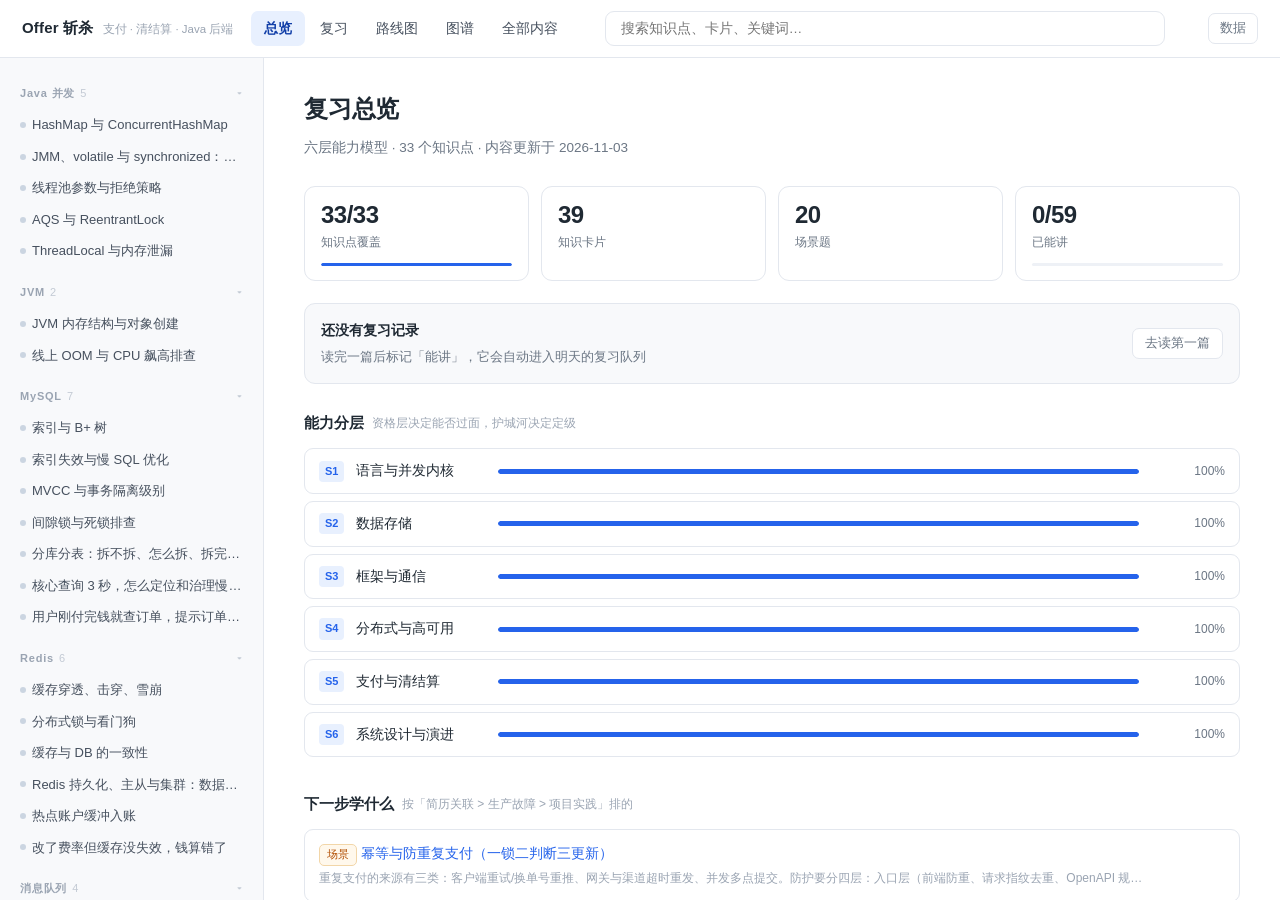
==== index.html @ 56f88c94 "脱敏并更名 Offer 斩杀、首页搜索框加大居中 - 全站去除真实公司/项目/人名：统一为某银行、某支付公司、某跨境电商、某分润平台（186 处），清理替换后多余空格 88 处 - 站点更名：复习站 " ====
<!DOCTYPE html>
<html lang="zh-CN">
<head>
<meta charset="utf-8"/>
<meta name="viewport" content="width=device-width,initial-scale=1"/>
<title>Offer 斩杀 · 支付 / 清结算 / Java</title>
<link rel="stylesheet" href="assets/style.css"/>
</head>
<body>
<header>
  <div class="brand"><b>Offer 斩杀</b><span>支付 · 清结算 · Java 后端</span></div>
  <nav class="tabs">
    <a class="tab" href="#/">总览</a>
    <a class="tab" href="#/review">复习</a>
    <a class="tab" href="#/roadmap">路线图</a>
    <a class="tab" href="#/graph">图谱</a>
    <a class="tab" href="#/cards">全部内容</a>
  </nav>
  <div class="searchbox">
    <input id="q" placeholder="搜索知识点、卡片、关键词…" autocomplete="off"/>
    <div id="qres" class="qres"></div>
  </div>
  <button id="dataBtn" class="databtn" title="导出 / 导入学习进度">数据</button>
</header>
<div class="layout">
  <aside id="side"></aside>
  <main id="view"></main>
</div>

<div id="modal" class="modal-mask">
  <div class="modal">
    <div class="modal-hd">
      <h3>学习数据</h3>
      <button id="modalClose" class="x" aria-label="关闭">×</button>
    </div>
    <div class="modal-bd">
      <p class="hint">进度只存在这台设备的浏览器里。换机器、清缓存、换浏览器前导出一次。</p>
      <div id="dataStat" class="mstat"></div>

      <div class="mlabel">导出</div>
      <textarea id="exportTa" readonly spellcheck="false"></textarea>
      <div class="btnrow">
        <button id="copyBtn" class="btn">复制到剪贴板</button>
        <button id="dlBtn" class="btn">下载 .json</button>
      </div>

      <div class="mlabel">导入（合并，保留进度更靠前的那条）</div>
      <textarea id="importTa" spellcheck="false" placeholder="粘贴上面格式的 JSON，或从文件选择"></textarea>
      <div class="btnrow">
        <input type="file" id="importFile" accept=".json,application/json" hidden/>
        <button id="pickBtn" class="btn">选择文件</button>
        <button id="mergeBtn" class="btn primary">合并导入</button>
        <button id="clearBtn" class="btn danger">清空进度</button>
      </div>
      <div id="dataMsg" class="msg"></div>
    </div>
  </div>
</div>
<script src="assets/data.js"></script>
<script src="assets/app.js"></script>
</body>
</html>
---- assets/style.css ----
:root{
  --bg:#ffffff; --panel:#f8f9fb; --panel2:#eef1f6; --line:#e3e7ee;
  --fg:#1f2933; --dim:#6b7684; --faint:#9aa4b2;
  --acc:#2563eb; --acc-bg:#e8f0fe; --acc-line:#c3d7fb;
  --sc:#b45309; --sc-bg:#fff8ec; --sc-line:#f2d6a8;
  --ok:#0f766e; --ok-bg:#eefaf6; --ok-line:#bfe3dc;
  --warn:#a16207;
}
*{box-sizing:border-box}
html,body{margin:0;height:100%}
body{
  background:var(--bg);color:var(--fg);overflow:hidden;display:flex;flex-direction:column;
  font:15px/1.75 -apple-system,BlinkMacSystemFont,"PingFang SC","Helvetica Neue",Arial,sans-serif;
  -webkit-font-smoothing:antialiased;
}
a{color:var(--acc);text-decoration:none}

/* ---------- header ---------- */
header{
  flex:0 0 auto;display:flex;align-items:center;gap:18px;padding:0 22px;height:58px;
  border-bottom:1px solid var(--line);background:#fff;position:relative;z-index:20;
}
.brand{display:flex;align-items:baseline;gap:9px;white-space:nowrap}
.brand b{font-size:15px;font-weight:600;letter-spacing:.2px}
.brand span{font-size:11.5px;color:var(--faint)}
.tabs{display:flex;gap:2px}
.tab{
  padding:6px 13px;border-radius:7px;font-size:13.5px;color:#46505e;
  cursor:pointer;white-space:nowrap;
}
.tab:hover{background:var(--panel2)}
.tab.on{background:var(--acc-bg);color:#123fa8;font-weight:600}

.searchbox{margin:0 auto;position:relative;flex:0 1 560px;max-width:560px}
#q{
  width:100%;padding:9px 15px;border:1px solid var(--line);border-radius:9px;
  font-size:13.5px;outline:none;background:#fff;color:var(--fg);
  font-family:inherit;
}
#q:focus{border-color:var(--acc);box-shadow:0 0 0 3px rgba(37,99,235,.08)}
.qres{
  display:none;position:absolute;top:44px;left:50%;transform:translateX(-50%);
  width:480px;max-width:calc(100vw - 40px);max-height:440px;overflow-y:auto;
  background:#fff;border:1px solid var(--line);border-radius:10px;padding:6px;
  box-shadow:0 8px 28px rgba(15,23,42,.10);
}
.qres.on{display:block}
.qitem{padding:8px 10px;border-radius:7px;cursor:pointer;display:block}
.qitem:hover{background:var(--panel)}
.qitem .qt{font-size:13.5px;color:var(--fg)}
.qitem .qm{font-size:11.5px;color:var(--faint);margin-top:2px}
.qempty{padding:14px;color:var(--faint);font-size:13px;text-align:center}

/* ---------- layout ---------- */
.layout{flex:1;display:flex;min-height:0}
aside{
  flex:0 0 264px;width:264px;border-right:1px solid var(--line);background:var(--panel);
  overflow-y:auto;padding:10px 10px 60px;
}
.main,main{flex:1;min-width:0;overflow-y:auto;padding:30px 40px 140px}
main.wide{padding:30px 26px 120px}

/* ---------- sidebar ---------- */
.sgroup{font-size:11px;color:var(--faint);letter-spacing:.8px;padding:16px 10px 6px;font-weight:600;display:flex;align-items:center;gap:5px;cursor:pointer;user-select:none}
.sgroup:hover{color:#6b7684}
.sgroup .cnt{color:#c3cad4;font-weight:400}
.sgroup .caret{margin-left:auto;font-size:9px;color:#c3cad4;transition:transform .15s}
.sgwrap.closed .caret{transform:rotate(-90deg)}
.sgwrap.closed .slink{display:none}
.slink{
  display:flex;align-items:center;gap:6px;padding:6px 10px;border-radius:7px;
  font-size:13px;color:#46505e;cursor:pointer;line-height:1.5;
}
.slink:hover{background:var(--panel2)}
.slink.on{background:var(--acc-bg);color:#123fa8;font-weight:600}
.slink .dot{width:6px;height:6px;border-radius:50%;background:#cbd5e1;flex:0 0 6px}
.slink .dot.solid{background:var(--ok)}
.slink .dot.learning{background:#f59e0b}
.slink .nm{overflow:hidden;text-overflow:ellipsis;white-space:nowrap}

/* ---------- common ---------- */
.pill{font-size:11px;padding:1px 7px;border-radius:5px;display:inline-block;line-height:1.6}
.pill.kp{background:var(--ok-bg);color:var(--ok);border:1px solid var(--ok-line)}
.pill.sc{background:var(--sc-bg);color:var(--sc);border:1px solid var(--sc-line)}
.pill.gray{background:var(--panel2);color:var(--dim)}
.pill.core{background:#fff1f2;color:#9f1239;border:1px solid #fecdd3}

.hd{margin-bottom:26px}
.hd h1{font-size:24px;margin:0 0 6px;font-weight:600;letter-spacing:-.2px}
.hd p{margin:0;color:var(--dim);font-size:13.5px}

.crumb{font-size:12.5px;color:var(--faint);margin-bottom:14px}
.crumb a{color:var(--dim)}
.crumb a:hover{color:var(--acc)}

/* ---------- home ---------- */
.stats{display:grid;grid-template-columns:repeat(auto-fit,minmax(150px,1fr));gap:12px;margin-bottom:30px}
.stat{border:1px solid var(--line);border-radius:11px;padding:14px 16px;background:#fff}
.stat .v{font-size:24px;font-weight:600;letter-spacing:-.5px;line-height:1.2}
.stat .k{font-size:12px;color:var(--dim);margin-top:3px}
.stat .bar{height:3px;border-radius:2px;background:var(--panel2);margin-top:10px;overflow:hidden}
.stat .bar i{display:block;height:100%;background:var(--acc);border-radius:2px}

.sec{margin-bottom:34px}
.sec h2{font-size:15px;margin:0 0 12px;font-weight:600;display:flex;align-items:center;gap:8px}
.sec h2 em{font-style:normal;font-size:12px;color:var(--faint);font-weight:400}

.layrow{
  display:flex;align-items:center;gap:12px;padding:10px 14px;border:1px solid var(--line);
  border-radius:9px;margin-bottom:7px;background:#fff;
}
.layrow .lid{font-size:11px;font-weight:600;color:var(--acc);background:var(--acc-bg);border-radius:4px;padding:1px 6px}
.layrow .lname{font-size:13.5px;font-weight:500;width:130px;flex:0 0 130px}
.layrow .lbar{flex:1;height:5px;background:var(--panel2);border-radius:3px;overflow:hidden}
.layrow .lbar i{display:block;height:100%;background:var(--acc);border-radius:3px}
.layrow .lpct{font-size:12px;color:var(--dim);width:74px;text-align:right;flex:0 0 74px}

.gaps{display:flex;flex-wrap:wrap;gap:8px}
.gapchip{
  border:1px dashed #cfd6e0;border-radius:7px;padding:5px 11px;font-size:12.5px;
  color:var(--dim);cursor:pointer;background:#fcfcfd;
}
.gapchip:hover{border-color:var(--acc);color:var(--acc);background:var(--acc-bg)}
.gapchip b{color:#46505e;font-weight:500}

/* ---------- roadmap ---------- */
.layer{border:1px solid var(--line);border-radius:13px;padding:14px 16px 16px;margin-bottom:13px;background:var(--panel)}
.lhead{display:flex;align-items:center;gap:9px;margin-bottom:12px}
.lhead .lid{font-size:11px;font-weight:600;color:var(--acc);background:#fff;border:1px solid var(--acc-line);border-radius:4px;padding:0 6px}
.lhead .lname{font-size:14px;font-weight:600}
.lhead .lrole{font-size:11.5px;color:var(--faint)}
.lhead .lpct{margin-left:auto;font-size:11.5px;color:var(--dim)}
.ngrid{display:grid;grid-template-columns:repeat(auto-fill,minmax(158px,1fr));gap:9px}
.nodebox{
  background:#fff;border:1px solid var(--acc-line);border-radius:9px;padding:9px 11px;cursor:pointer;
  transition:border-color .12s,box-shadow .12s;
}
.nodebox:hover{border-color:#93b4f0;box-shadow:0 2px 10px rgba(37,99,235,.09)}
.nodebox.gap{border-style:dashed;border-color:#d3d9e2;background:#fcfcfd}
.nodebox .nid{font-size:10.5px;font-weight:600;color:var(--acc)}
.nodebox.gap .nid{color:var(--faint)}
.nodebox .nname{font-size:13px;font-weight:500;display:block;margin:1px 0 2px;line-height:1.45}
.nodebox .nmeta{font-size:11px;color:var(--faint);display:block}

/* ---------- graph ---------- */
.graphwrap{border:1px solid var(--line);border-radius:13px;background:#fff;padding:10px;overflow:auto}
.gtip{font-size:12.5px;color:var(--faint);margin:0 0 10px}

/* ---- 力导向图谱 ---- */
.gtools{display:flex;align-items:center;gap:8px;flex-wrap:wrap;margin:0 0 10px}
.gbtn{font:inherit;font-size:12.5px;color:#46505e;background:#fff;border:1px solid var(--line);
  border-radius:8px;padding:5px 11px;cursor:pointer;transition:all .12s}
.gbtn:hover{border-color:#b9c9e8;color:#2563eb;background:#f7faff}
.gstat{margin-left:auto;font-size:12.5px;color:var(--faint)}
.glegend{display:flex;flex-wrap:wrap;gap:7px;margin:0 0 10px}
.glg{font:inherit;font-size:12px;color:#46505e;background:#fff;border:1px solid var(--line);
  border-radius:20px;padding:3px 11px;cursor:pointer;display:inline-flex;align-items:center;gap:6px;transition:all .12s}
.glg i{width:8px;height:8px;border-radius:50%;display:inline-block}
.glg:hover{border-color:#b9c9e8}
.glg.off{opacity:.4;text-decoration:line-through}
.gwrap{position:relative;border:1px solid var(--line);border-radius:13px;background:
  radial-gradient(circle at 50% 45%,#fbfcfe 0%,#fff 62%);overflow:hidden}
.gwrap svg{display:block;width:100%;height:auto;max-height:86vh;cursor:grab;touch-action:none}
.gwrap svg.dragging{cursor:grabbing}
.gn{cursor:pointer}
.gn:hover circle{stroke-width:2.4}
.gtipbox{position:absolute;display:none;pointer-events:none;background:rgba(17,24,39,.93);color:#fff;
  font-size:12px;line-height:1.55;padding:6px 10px;border-radius:8px;max-width:260px;
  transform:translate(-50%,-100%);box-shadow:0 6px 18px rgba(17,24,39,.18);z-index:5}
.gtipbox b{font-weight:600}

/* ---------- node detail ---------- */
.nodehead{border:1px solid var(--line);border-radius:13px;padding:18px 20px;margin-bottom:18px;background:var(--panel)}
.nodehead h1{font-size:21px;margin:0 0 6px;font-weight:600}
.kw{display:flex;flex-wrap:wrap;gap:6px;margin-top:10px}
.kw span{font-size:11.5px;background:#fff;border:1px solid var(--line);border-radius:20px;padding:1px 10px;color:var(--dim)}
.kw span.kwt{cursor:pointer;transition:all .12s}
.kw span.kwt:hover{border-color:#93b4f5;color:#2563eb;background:#f4f8ff}

.listcard{border:1px solid var(--line);border-radius:10px;background:#fff;margin-bottom:9px;overflow:hidden}
.listcard .lc{display:flex;align-items:center;gap:10px;padding:11px 14px;cursor:pointer}
.listcard:hover .lc{background:var(--panel)}
.listcard .lt{font-size:13.5px;font-weight:500;flex:1}
.listcard .lm{font-size:11.5px;color:var(--faint)}
.emptyhit{color:var(--faint);font-size:13px;padding:12px 0}

/* ---------- reader ---------- */
.reader{max-width:800px}
.reader .meta{
  display:flex;flex-wrap:wrap;align-items:center;gap:8px;padding-bottom:14px;
  border-bottom:1px solid var(--line);margin-bottom:22px;font-size:12px;color:var(--dim);
}
.reader .meta .sp{color:#dfe4ec}
.titlebar h1{font-size:26px;margin:0 0 10px;font-weight:600;letter-spacing:-.4px;line-height:1.4}

.prog{display:flex;gap:5px;margin-left:auto}
.pbtn{
  font-size:11.5px;padding:3px 10px;border-radius:6px;border:1px solid var(--line);
  background:#fff;color:var(--dim);cursor:pointer;font-family:inherit;
}
.pbtn:hover{border-color:#c8d2e0}
.pbtn.on{background:var(--ok-bg);border-color:var(--ok-line);color:var(--ok);font-weight:600}
.pbtn.on[data-s="learning"]{background:#fffbeb;border-color:#fde68a;color:#b45309}
.pbtn.on[data-s="todo"]{background:var(--panel2);border-color:#d5dbe4;color:#46505e}

article{font-size:15px;line-height:1.85}
article h1{font-size:23px;margin:28px 0 10px}
article h2{
  font-size:17px;margin:30px 0 10px;padding-left:11px;border-left:3px solid var(--acc);
  font-weight:600;line-height:1.5;
}
article h3{font-size:15px;margin:20px 0 7px;font-weight:600}
article p{margin:10px 0}
article ul,article ol{margin:10px 0;padding-left:23px}
article li{margin:5px 0}
article li>ul,article li>ol{margin:4px 0}
article blockquote{
  margin:14px 0;padding:11px 15px;background:var(--panel);border-left:3px solid var(--acc-line);
  border-radius:0 8px 8px 0;color:var(--dim);font-size:13.5px;
}
article blockquote p{margin:2px 0}
article code{
  background:#f1f4f9;padding:1.5px 5px;border-radius:4px;font-size:13px;color:#1b4ea8;
  font-family:ui-monospace,SFMono-Regular,Menlo,monospace;
}
article pre{
  background:#fafbfd;border:1px solid var(--line);border-radius:10px;padding:14px 16px;
  overflow-x:auto;line-height:1.65;
}
article pre code{background:none;color:#26303d;padding:0;font-size:12.5px}
article hr{border:none;border-top:1px solid var(--line);margin:24px 0}
.tw{overflow-x:auto;margin:14px 0}
article table{border-collapse:collapse;width:100%;font-size:13.5px}
article th,article td{border:1px solid var(--line);padding:8px 12px;text-align:left;vertical-align:top}
article th{background:var(--panel2);font-weight:600;color:#111c28}
article strong{color:#0f1720;font-weight:600}
article a{border-bottom:1px solid var(--acc-line)}

.footnav{display:flex;gap:10px;margin-top:44px;padding-top:20px;border-top:1px solid var(--line)}
.footnav a{
  flex:1;border:1px solid var(--line);border-radius:9px;padding:10px 14px;font-size:12.5px;
  color:var(--dim);background:#fff;
}
.footnav a:hover{border-color:var(--acc-line);background:var(--acc-bg)}
.footnav a b{display:block;font-size:13.5px;color:var(--fg);font-weight:500;margin-top:2px}
.footnav a.r{text-align:right}

/* ---------- list page ---------- */
.filterbar{display:flex;flex-wrap:wrap;gap:7px;margin-bottom:20px}
.fchip{
  font-size:12.5px;padding:4px 12px;border-radius:20px;border:1px solid var(--line);
  background:#fff;color:var(--dim);cursor:pointer;
}
.fchip:hover{border-color:var(--acc-line);color:var(--acc)}
.fchip.on{background:var(--acc);border-color:var(--acc);color:#fff;font-weight:500}
.rowitem{
  display:flex;align-items:flex-start;gap:12px;padding:12px 14px;border:1px solid var(--line);
  border-radius:9px;margin-bottom:7px;background:#fff;cursor:pointer;
}
.rowitem:hover{border-color:var(--acc-line);background:#fcfdff}
.rowitem .ri-main{flex:1;min-width:0}
.rowitem .ri-t{font-size:13.5px;font-weight:500}
.rowitem .ri-d{font-size:12px;color:var(--faint);margin-top:2px;overflow:hidden;text-overflow:ellipsis;white-space:nowrap}
.rowitem .ri-r{font-size:11.5px;color:var(--faint);white-space:nowrap;padding-top:2px}

/* ---------- buttons ---------- */
.btn{
  display:inline-block;font-size:12.5px;padding:5px 12px;border-radius:7px;border:1px solid var(--line);
  background:#fff;color:var(--dim);cursor:pointer;font-family:inherit;line-height:1.5;white-space:nowrap;
  text-decoration:none;
}
.btn:hover{border-color:#c8d2e0;color:var(--fg)}
.btn.primary{background:var(--acc);border-color:var(--acc);color:#fff;font-weight:500}
.btn.primary:hover{background:#1d4ed8;color:#fff}
.btn.ok{background:var(--ok-bg);border-color:var(--ok-line);color:var(--ok);font-weight:600}
.btn.ok:hover{background:#dff5ee;color:var(--ok)}
.btn.warn{background:#fffbeb;border-color:#fde68a;color:#b45309}
.btn.warn:hover{background:#fef3c7;color:#b45309}
.btn.danger{color:#b91c1c;border-color:#fecaca}
.btn.danger:hover{background:#fef2f2;border-color:#fca5a5}
.databtn{
  font-size:12.5px;padding:6px 11px;border-radius:7px;border:1px solid var(--line);
  background:#fff;color:var(--dim);cursor:pointer;font-family:inherit;margin-left:10px;
}
.databtn:hover{border-color:var(--acc-line);color:var(--acc);background:var(--acc-bg)}

/* ---------- due bar ---------- */
.duebar{
  display:flex;align-items:center;gap:14px;border:1px solid var(--acc-line);border-radius:11px;
  background:linear-gradient(180deg,#f6f9ff,#eef4ff);padding:14px 16px;margin:-8px 0 26px;
}
.duebar.calm{border-color:var(--line);background:var(--panel)}
.duebar .db-l{flex:1;min-width:0}
.duebar b{display:block;font-size:14px;font-weight:600}
.duebar span{font-size:12.5px;color:var(--dim)}

/* ---------- review ---------- */
.stats.three{grid-template-columns:repeat(3,minmax(0,1fr))}
.reviewmsg{
  border:1px solid var(--ok-line);background:var(--ok-bg);color:var(--ok);
  border-radius:9px;padding:9px 13px;font-size:12.5px;margin-bottom:16px;
}
.rcard{
  display:flex;gap:14px;align-items:flex-start;border:1px solid var(--line);border-radius:10px;
  background:#fff;padding:13px 15px;margin-bottom:9px;min-width:0;
}
.rcard:hover{border-color:var(--acc-line)}
.rc-main{flex:1;min-width:0;overflow:hidden}
.rc-t{font-size:14px;font-weight:500;line-height:1.5}
.rc-t a{color:var(--fg)}
.rc-t a:hover{color:var(--acc)}
.rc-m{font-size:11.5px;color:var(--faint);margin:3px 0 4px}
.rc-d{font-size:12px;color:var(--dim);overflow:hidden;text-overflow:ellipsis;white-space:nowrap}
.rc-act{display:flex;gap:6px;flex:0 0 auto;align-items:center;flex-wrap:wrap}
.emptybox{
  border:1px dashed #cfd6e0;border-radius:11px;background:#fcfcfd;padding:22px 20px;margin-bottom:26px;
}
.emptybox b{font-size:14px}
.emptybox p{margin:6px 0 0;font-size:13px;color:var(--dim)}
.meta .due{color:var(--acc)}

/* ---------- modal ---------- */
.modal-mask{
  display:none;position:fixed;inset:0;z-index:100;background:rgba(15,23,42,.35);
  padding:40px 16px;overflow-y:auto;
}
.modal-mask.on{display:block}
.modal{
  max-width:640px;margin:0 auto;background:#fff;border-radius:14px;
  box-shadow:0 20px 60px rgba(15,23,42,.22);overflow:hidden;
}
.modal-hd{display:flex;align-items:center;padding:16px 20px;border-bottom:1px solid var(--line)}
.modal-hd h3{margin:0;font-size:15px;font-weight:600;flex:1}
.modal-hd .x{
  border:none;background:none;font-size:20px;line-height:1;color:var(--faint);
  cursor:pointer;padding:0 4px;font-family:inherit;
}
.modal-hd .x:hover{color:var(--fg)}
.modal-bd{padding:16px 20px 20px}
.modal-bd .hint{margin:0 0 10px;font-size:12.5px;color:var(--dim);line-height:1.7}
.mstat{font-size:12.5px;color:#46505e;background:var(--panel);border-radius:7px;padding:8px 11px;margin-bottom:16px}
.mlabel{font-size:11.5px;font-weight:600;color:var(--faint);letter-spacing:.5px;margin:16px 0 7px}
.modal textarea{
  width:100%;height:118px;resize:vertical;border:1px solid var(--line);border-radius:8px;
  padding:10px 12px;font-size:12px;line-height:1.6;font-family:ui-monospace,SFMono-Regular,Menlo,monospace;
  color:#26303d;background:#fafbfd;outline:none;
}
.modal textarea:focus{border-color:var(--acc);background:#fff}
.btnrow{display:flex;gap:7px;flex-wrap:wrap;margin-top:8px}
.msg{font-size:12.5px;margin-top:10px;min-height:18px}
.msg.ok{color:var(--ok)}
.msg.bad{color:#b91c1c}

@media(min-width:1400px){
  .searchbox{transform:translateX(-72px)}
}
@media(min-width:1600px){
  .searchbox{transform:translateX(-160px)}
}
@media(max-width:920px){
  .gwrap{overflow-x:auto}
  .gwrap svg{width:820px;max-height:none}
  .gstat{width:100%;margin-left:0}

  aside{display:none}
  main,main.wide{padding:18px 15px 90px;min-width:0}
  header{flex-wrap:wrap;height:auto;padding:9px 14px;gap:8px}
  .brand span{display:none}
  .tabs{flex:1;overflow-x:auto;-webkit-overflow-scrolling:touch}
  .tab{padding:6px 10px;font-size:13px}
  #q{width:100%}
  .searchbox{margin:0;width:100%;max-width:none;flex:1 1 100%}
  .qres{left:0;transform:none;width:100%;max-width:none}
  .stats{grid-template-columns:repeat(2,minmax(0,1fr));gap:9px}
  .stat{padding:12px 13px}
  .stat .v{font-size:21px}
  .layrow{padding:9px 11px;gap:8px}
  .layrow .lname{width:auto;flex:1 1 auto;min-width:0;font-size:12.5px}
  .layrow .lbar{display:none}
  .layrow .lpct{width:44px;flex:0 0 44px;font-size:11.5px}
  .ngrid{grid-template-columns:repeat(auto-fill,minmax(140px,1fr))}
  .reader .meta .prog{margin-left:0;width:100%;margin-top:6px}
  article{font-size:14.5px}
  .footnav{flex-direction:column}
  .databtn{margin-left:0}
  .duebar{flex-direction:column;align-items:stretch;gap:10px}
  .stats.three{grid-template-columns:repeat(3,minmax(0,1fr));gap:8px}
  .rcard{flex-direction:column;gap:9px;align-items:stretch}
  .rc-act{width:100%}
  .modal-mask{padding:14px 10px}
  .modal textarea{height:100px}
}
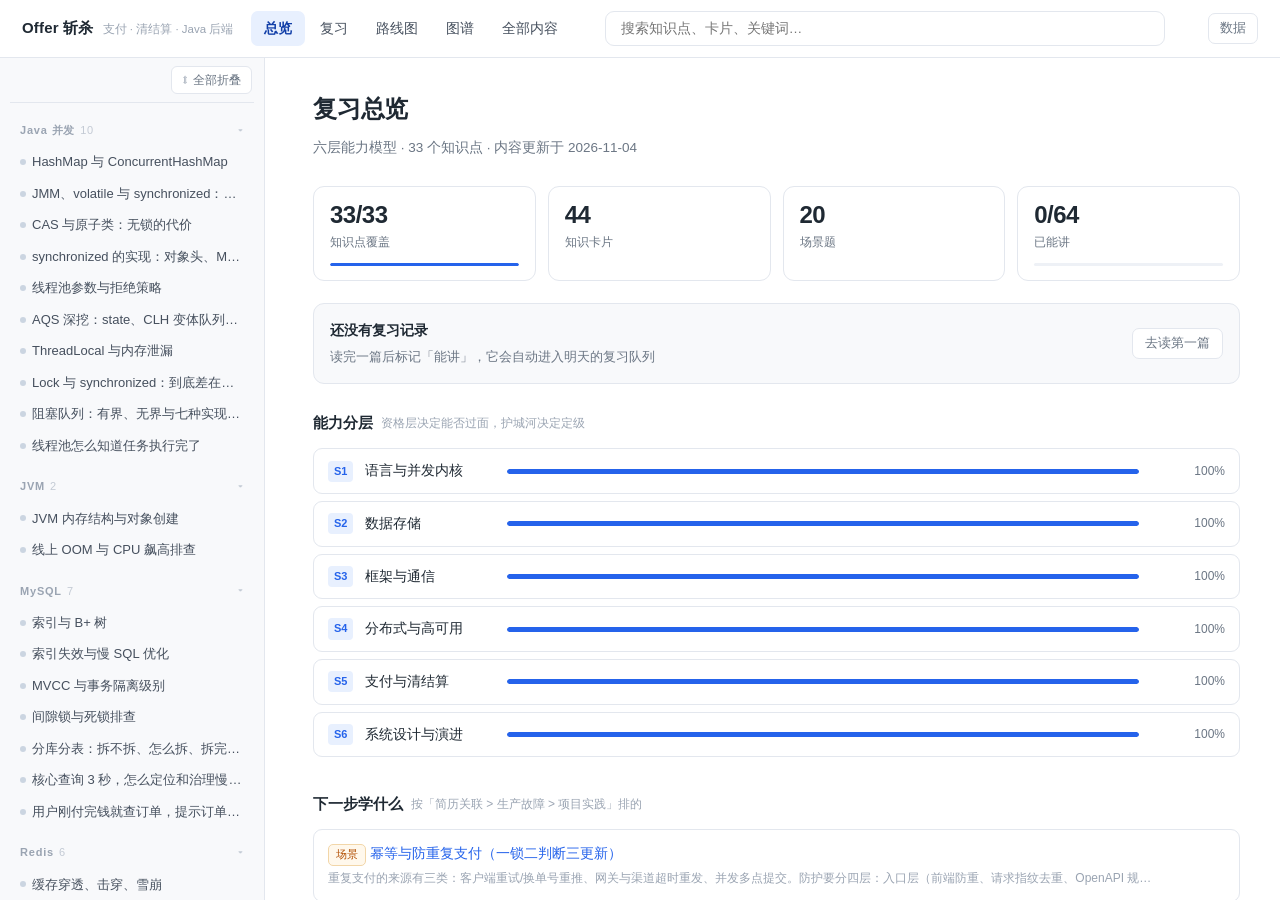
==== commit 19a427e0: "侧栏支持拖动调宽（180-460px，双击复位）" ====
--- a/index.html
+++ b/index.html
@@ -24,6 +24,7 @@
 </header>
 <div class="layout">
   <aside id="side"></aside>
+  <div class="side-resize" id="sideResize" title="拖动调整侧栏宽度 · 双击复位"></div>
   <main id="view"></main>
 </div>
 
--- a/assets/style.css
+++ b/assets/style.css
@@ -54,13 +54,42 @@
 /* ---------- layout ---------- */
 .layout{flex:1;display:flex;min-height:0}
 aside{
-  flex:0 0 264px;width:264px;border-right:1px solid var(--line);background:var(--panel);
+  flex:0 0 264px;width:264px;min-width:180px;max-width:460px;
+  background:var(--panel);
   overflow-y:auto;padding:10px 10px 60px;
 }
+
+/* 侧栏分隔条：可左右拖动调宽，双击复位 */
+.side-resize{
+  flex:0 0 9px;width:9px;position:relative;
+  cursor:col-resize;touch-action:none;user-select:none;
+}
+.side-resize::before{
+  content:'';position:absolute;left:0;top:0;bottom:0;width:1px;
+  background:var(--line);transition:background .12s,width .12s;
+}
+.side-resize:hover::before{background:#93b4f0}
+.side-resize.drag::before{background:var(--acc);width:2px}
+aside.resizing{background:#f4f7fd;box-shadow:inset -1px 0 0 var(--acc-line)}
 .main,main{flex:1;min-width:0;overflow-y:auto;padding:30px 40px 140px}
 main.wide{padding:30px 26px 120px}
 
 /* ---------- sidebar ---------- */
+/* 一键折叠/展开全部：贴顶常驻，不随分组滚动 */
+.side-tools{
+  position:sticky;top:-10px;z-index:3;display:flex;justify-content:flex-end;
+  padding:8px 2px;margin:-10px 0 2px;background:var(--panel);
+  border-bottom:1px solid var(--line);
+}
+.side-fold{
+  font:inherit;font-size:12px;font-weight:500;line-height:1.5;color:var(--dim);background:#fff;
+  border:1px solid var(--line);border-radius:6px;padding:4px 10px;cursor:pointer;
+  white-space:nowrap;transition:all .12s;
+}
+.side-fold::before{content:'⇕';margin-right:5px;font-size:11px;color:var(--faint)}
+.side-fold:hover{border-color:var(--acc-line);color:var(--acc);background:var(--acc-bg)}
+.side-fold:hover::before{color:var(--acc)}
+.side-fold:active{background:var(--acc-bg)}
 .sgroup{font-size:11px;color:var(--faint);letter-spacing:.8px;padding:16px 10px 6px;font-weight:600;display:flex;align-items:center;gap:5px;cursor:pointer;user-select:none}
 .sgroup:hover{color:#6b7684}
 .sgroup .cnt{color:#c3cad4;font-weight:400}
@@ -185,7 +214,51 @@
 .emptyhit{color:var(--faint);font-size:13px;padding:12px 0}
 
 /* ---------- reader ---------- */
-.reader{max-width:800px}
+/* 正文占左侧全部可用宽度（上限 920），目录与分隔条贴右边缘 */
+.viewcard{display:flex;align-items:flex-start;width:100%;max-width:100%}
+.reader{flex:1;min-width:0;max-width:1200px}
+
+/* 目录分隔条：可左右拖动调宽，双击复位。margin-left:auto 让右栏贴住右侧 */
+.toc-resize{
+  flex:0 0 10px;width:10px;margin:0 5px 0 auto;
+  align-self:flex-start;position:sticky;top:2px;
+  height:calc(100vh - 110px);max-height:100%;
+  cursor:col-resize;touch-action:none;user-select:none;
+}
+.toc-resize::before{
+  content:'';position:absolute;left:4px;top:0;bottom:0;width:1px;
+  background:var(--line);border-radius:1px;transition:background .12s;
+}
+.toc-resize:hover::before{background:#93b4f0}
+.toc-resize.drag::before{background:var(--acc);width:2px;left:3.5px}
+body.col-resizing,body.col-resizing *{cursor:col-resize!important;user-select:none!important}
+
+/* 右侧目录 */
+.toc{
+  flex:0 0 160px;width:160px;min-width:140px;position:sticky;top:2px;
+  max-height:calc(100vh - 100px);overflow-y:auto;overscroll-behavior:contain;
+  padding:2px 0 14px 0;scrollbar-width:thin;border-radius:8px;
+  transition:background .12s;
+}
+.toc.resizing{background:#f7faff;box-shadow:inset -1px 0 0 var(--acc-line)}
+.toc-h{
+  font-size:10.5px;letter-spacing:1px;font-weight:600;color:var(--faint);
+  padding:0 0 7px 10px;
+}
+.toclink{
+  display:block;width:100%;text-align:left;font-family:inherit;
+  font-size:12.5px;line-height:1.5;color:var(--dim);cursor:pointer;
+  background:none;border:none;border-left:2px solid var(--line);
+  padding:5px 6px 5px 10px;margin:0 0 1px;
+  overflow:hidden;white-space:nowrap;text-overflow:ellipsis;
+  transition:color .12s,border-color .12s,background .12s;
+}
+.toclink:hover{color:var(--fg);border-left-color:var(--acc-line);background:#fafbfe}
+.toclink.on{color:var(--acc);border-left-color:var(--acc);font-weight:600;background:var(--acc-bg)}
+.toclink.lv3{padding-left:17px;font-size:12px;color:#8a95a3}
+.toclink.lv3.on{color:var(--acc)}
+article h2,article h3{scroll-margin-top:16px}
+
 .reader .meta{
   display:flex;flex-wrap:wrap;align-items:center;gap:8px;padding-bottom:14px;
   border-bottom:1px solid var(--line);margin-bottom:22px;font-size:12px;color:var(--dim);
@@ -281,6 +354,7 @@
 .databtn{
   font-size:12.5px;padding:6px 11px;border-radius:7px;border:1px solid var(--line);
   background:#fff;color:var(--dim);cursor:pointer;font-family:inherit;margin-left:10px;
+  white-space:nowrap;
 }
 .databtn:hover{border-color:var(--acc-line);color:var(--acc);background:var(--acc-bg)}
 
@@ -351,6 +425,9 @@
 .msg.ok{color:var(--ok)}
 .msg.bad{color:#b91c1c}
 
+@media(max-width:1279px){
+  .toc,.toc-resize{display:none}
+}
 @media(min-width:1400px){
   .searchbox{transform:translateX(-72px)}
 }
@@ -363,6 +440,7 @@
   .gstat{width:100%;margin-left:0}
 
   aside{display:none}
+  .side-resize{display:none}
   main,main.wide{padding:18px 15px 90px;min-width:0}
   header{flex-wrap:wrap;height:auto;padding:9px 14px;gap:8px}
   .brand span{display:none}
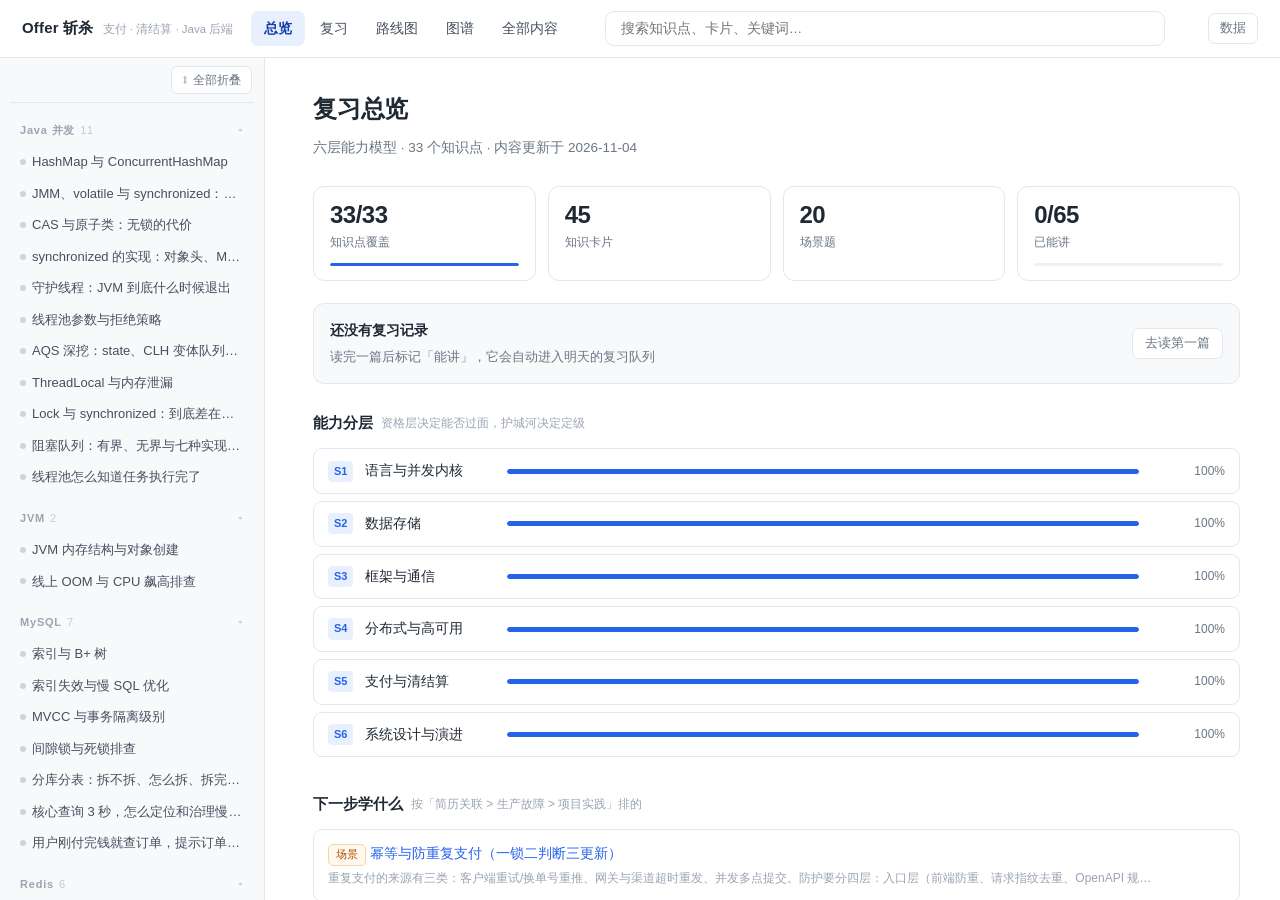
==== commit d22e7405: "插图支持点击放大：全屏灯箱 + 滚轮缩放 / 拖动平移；画图必须落进文档 - theme：新增 #lb 灯箱（bar + stage + box），initFigure/openFigure 走事件委" ====
--- a/index.html
+++ b/index.html
@@ -26,6 +26,18 @@
   <aside id="side"></aside>
   <div class="side-resize" id="sideResize" title="拖动调整侧栏宽度 · 双击复位"></div>
   <main id="view"></main>
+</div>
+
+<div id="lb" class="lb" aria-hidden="true">
+  <div class="lb-bar">
+    <span id="lbCap" class="lb-cap"></span>
+    <span class="lb-tip">滚轮缩放 · 拖动平移 · 双击复位</span>
+    <button id="lbFit" class="lb-btn" title="适应窗口（0）">适应</button>
+    <button id="lbOut" class="lb-btn" title="缩小（-）">−</button>
+    <button id="lbIn" class="lb-btn" title="放大（+）">+</button>
+    <button id="lbClose" class="lb-btn x" title="关闭（Esc）">×</button>
+  </div>
+  <div id="lbStage" class="lb-stage"><div id="lbBox" class="lb-box"></div></div>
 </div>
 
 <div id="modal" class="modal-mask">
--- a/assets/style.css
+++ b/assets/style.css
@@ -306,8 +306,61 @@
 article table{border-collapse:collapse;width:100%;font-size:13.5px}
 article th,article td{border:1px solid var(--line);padding:8px 12px;text-align:left;vertical-align:top}
 article th{background:var(--panel2);font-weight:600;color:#111c28}
+article figure{margin:20px 0 22px}
+article figure.fig{
+  position:relative;cursor:zoom-in;border:1px solid var(--line);border-radius:10px;background:#fff;
+  padding:16px 18px 12px;overflow-x:auto;
+}
+article figure.fig:hover{border-color:var(--acc-line)}
+article figure.fig::after{
+  content:"点击放大";position:absolute;right:10px;top:10px;z-index:1;
+  font-size:11px;line-height:1;padding:5px 9px;border-radius:20px;
+  background:rgba(17,28,40,.72);color:#fff;opacity:0;transition:opacity .15s;pointer-events:none;
+}
+article figure.fig:hover::after{opacity:1}
+article figure .figsvg{display:block;width:100%;height:auto;min-width:680px}
+article figure img{
+  display:block;width:100%;height:auto;background:#fff;
+  border:1px solid var(--line);border-radius:10px;cursor:zoom-in;
+}
+article figcaption{
+  margin-top:9px;font-size:12.5px;line-height:1.6;color:var(--faint);text-align:center;
+}
 article strong{color:#0f1720;font-weight:600}
 article a{border-bottom:1px solid var(--acc-line)}
+
+/* ---------- 插图放大 ---------- */
+.lb{position:fixed;inset:0;z-index:120;display:none;flex-direction:column;background:#0a1018}
+.lb.on{display:flex}
+.lb-stage{position:relative;flex:1 1 auto;min-height:0;overflow:hidden;cursor:grab;touch-action:none}
+.lb-stage.dragging{cursor:grabbing}
+.lb-box{
+  position:absolute;left:50%;top:50%;transform-origin:0 0;will-change:transform;
+  background:#fff;border-radius:8px;overflow:hidden;box-shadow:0 24px 72px rgba(0,0,0,.5);
+}
+.lb-box svg,.lb-box img{display:block;max-width:none}
+.lb-bar{
+  flex:0 0 auto;display:flex;align-items:center;gap:9px;padding:11px 16px;
+  background:rgba(8,14,24,.55);
+}
+.lb-cap{
+  flex:1;min-width:0;font-size:13px;line-height:1.5;color:#e7eef7;opacity:.92;
+  overflow:hidden;text-overflow:ellipsis;white-space:nowrap;
+}
+.lb-tip{font-size:11.5px;color:#8b9bb0;white-space:nowrap}
+.lb-btn{
+  height:28px;min-width:28px;padding:0 9px;border-radius:7px;
+  border:1px solid rgba(255,255,255,.22);background:rgba(255,255,255,.08);
+  color:#e7eef7;font-size:12.5px;line-height:1;cursor:pointer;
+}
+.lb-btn:hover{background:rgba(255,255,255,.18);border-color:rgba(255,255,255,.4)}
+.lb-btn.x{font-size:17px;padding:0 6px}
+body.lb-open{overflow:hidden}
+@media (max-width:720px){
+  .lb-tip{display:none}
+  .lb-cap{font-size:12px}
+}
+@media print{.lb{display:none!important}}
 
 .footnav{display:flex;gap:10px;margin-top:44px;padding-top:20px;border-top:1px solid var(--line)}
 .footnav a{
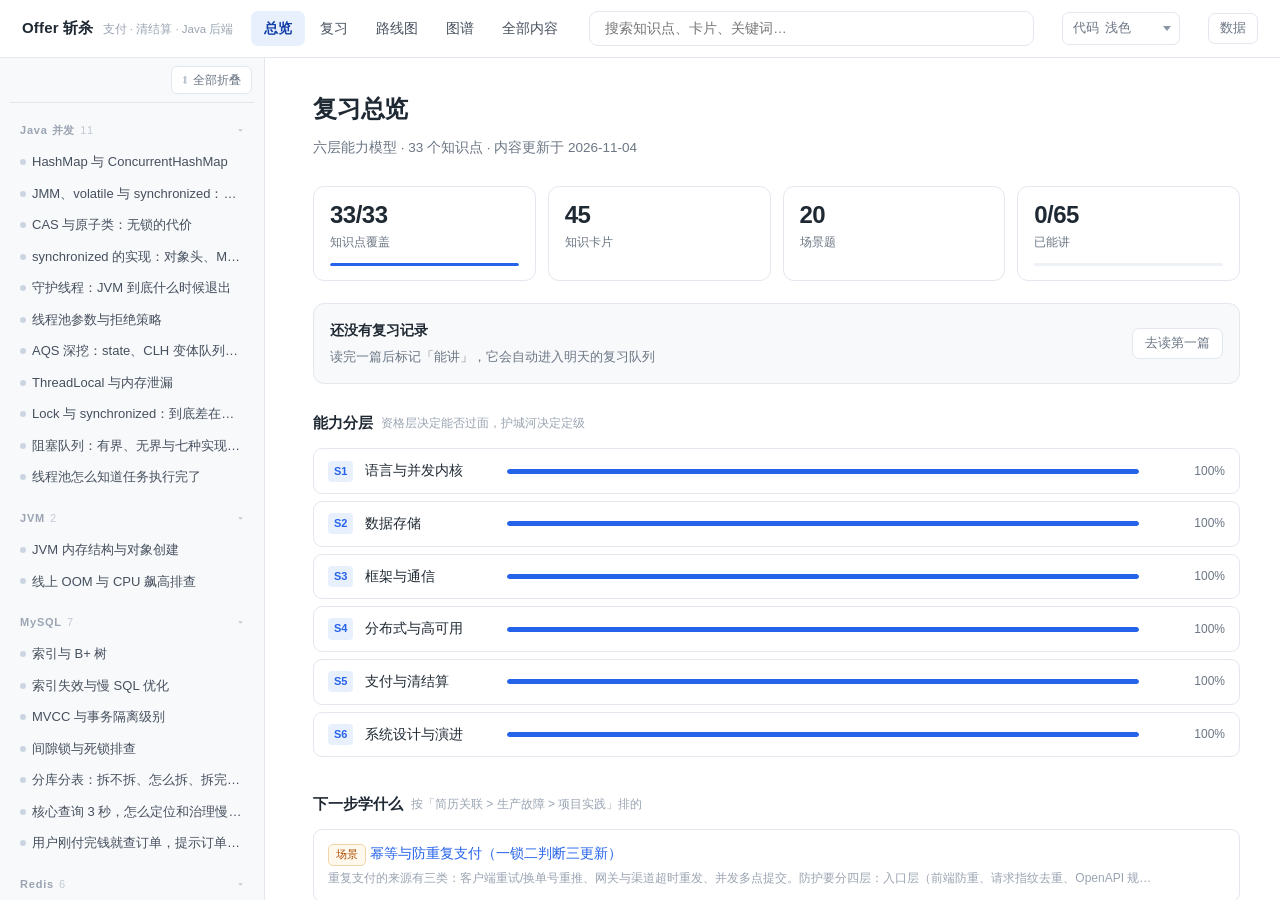
==== commit b036a995: "代码块支持语法高亮与四套配色，页头可下拉切换 - build.py 新增构建期高亮器：手写扫描器切 token，零依赖、不跑运行时库   - 支持 java / sql / json / yaml /" ====
--- a/index.html
+++ b/index.html
@@ -5,6 +5,15 @@
 <meta name="viewport" content="width=device-width,initial-scale=1"/>
 <title>Offer 斩杀 · 支付 / 清结算 / Java</title>
 <link rel="stylesheet" href="assets/style.css"/>
+<script>
+/* 尽早定下代码配色，避免正文先白后黑闪一下 */
+(function () {
+  try {
+    var v = localStorage.getItem('review-code-style-v1');
+    if (v) document.documentElement.setAttribute('data-code', v);
+  } catch (e) {}
+})();
+</script>
 </head>
 <body>
 <header>
@@ -20,6 +29,14 @@
     <input id="q" placeholder="搜索知识点、卡片、关键词…" autocomplete="off"/>
     <div id="qres" class="qres"></div>
   </div>
+  <label class="codesel" title="代码配色方案">代码
+    <select id="codeStyle" aria-label="代码配色方案">
+      <option value="light">浅色</option>
+      <option value="dark">深色</option>
+      <option value="solar">Solarized</option>
+      <option value="monokai">Monokai</option>
+    </select>
+  </label>
   <button id="dataBtn" class="databtn" title="导出 / 导入学习进度">数据</button>
 </header>
 <div class="layout">
--- a/assets/style.css
+++ b/assets/style.css
@@ -5,6 +5,30 @@
   --sc:#b45309; --sc-bg:#fff8ec; --sc-line:#f2d6a8;
   --ok:#0f766e; --ok-bg:#eefaf6; --ok-line:#bfe3dc;
   --warn:#a16207;
+  /* 代码高亮：默认 = 浅色 */
+  --c-bg:#fafbfd; --c-line:#e3e7ee; --c-fg:#26303d;
+  --c-kw:#cf222e; --c-str:#0a3069; --c-num:#0550ae; --c-cm:#6e7781;
+  --c-fn:#8250df; --c-ty:#953800; --c-an:#116329; --c-key:#0a3069;
+  --c-tag:#98a2b1;
+}
+/* 代码配色方案：切换 html[data-code] 即可，不重建页面 */
+html[data-code="dark"]{
+  --c-bg:#1e222a; --c-line:#2f3540; --c-fg:#ccd6e4;
+  --c-kw:#c678dd; --c-str:#98c379; --c-num:#d19a66; --c-cm:#7b8494;
+  --c-fn:#61afef; --c-ty:#e5c07b; --c-an:#56b6c2; --c-key:#7fb3e8;
+  --c-tag:#8b93a3;
+}
+html[data-code="solar"]{
+  --c-bg:#fdf6e3; --c-line:#eee8d5; --c-fg:#4e5d63;
+  --c-kw:#859900; --c-str:#2aa198; --c-num:#d33682; --c-cm:#9aa6a2;
+  --c-fn:#268bd2; --c-ty:#b58900; --c-an:#cb4b16; --c-key:#268bd2;
+  --c-tag:#a39a82;
+}
+html[data-code="monokai"]{
+  --c-bg:#272822; --c-line:#3d3e35; --c-fg:#f8f8f2;
+  --c-kw:#f92672; --c-str:#e6db74; --c-num:#ae81ff; --c-cm:#8a8578;
+  --c-fn:#a6e22e; --c-ty:#66d9ef; --c-an:#fd971f; --c-key:#e6db74;
+  --c-tag:#8f8a7a;
 }
 *{box-sizing:border-box}
 html,body{margin:0;height:100%}
@@ -297,10 +321,28 @@
   font-family:ui-monospace,SFMono-Regular,Menlo,monospace;
 }
 article pre{
-  background:#fafbfd;border:1px solid var(--line);border-radius:10px;padding:14px 16px;
-  overflow-x:auto;line-height:1.65;
-}
-article pre code{background:none;color:#26303d;padding:0;font-size:12.5px}
+  background:var(--c-bg);border:1px solid var(--c-line);border-radius:10px;
+  padding:20px 16px 14px;margin:0;overflow-x:auto;line-height:1.65;
+  transition:background .16s ease,border-color .16s ease;
+}
+article pre code{background:none;color:var(--c-fg);padding:0;font-size:12.5px}
+article .cb{position:relative;margin:15px 0}
+article .cb[data-lang]::after{
+  content:attr(data-lang);position:absolute;right:11px;top:7px;z-index:1;
+  font:10px/1 ui-monospace,SFMono-Regular,Menlo,monospace;letter-spacing:.5px;
+  color:var(--c-tag);pointer-events:none;text-transform:lowercase;
+}
+/* token 颜色只取变量，换主题不用改结构 */
+article pre .t-kw{color:var(--c-kw)}
+article pre .t-str{color:var(--c-str)}
+article pre .t-num{color:var(--c-num)}
+article pre .t-lit{color:var(--c-num)}
+article pre .t-const{color:var(--c-num)}
+article pre .t-cm{color:var(--c-cm)}
+article pre .t-fn{color:var(--c-fn)}
+article pre .t-ty{color:var(--c-ty)}
+article pre .t-an{color:var(--c-an)}
+article pre .t-key{color:var(--c-key)}
 article hr{border:none;border-top:1px solid var(--line);margin:24px 0}
 .tw{overflow-x:auto;margin:14px 0}
 article table{border-collapse:collapse;width:100%;font-size:13.5px}
@@ -410,6 +452,20 @@
   white-space:nowrap;
 }
 .databtn:hover{border-color:var(--acc-line);color:var(--acc);background:var(--acc-bg)}
+.codesel{
+  display:flex;align-items:center;gap:6px;margin-left:10px;padding:4px 6px 4px 10px;
+  border:1px solid var(--line);border-radius:7px;background:#fff;color:var(--dim);
+  font-size:12.5px;white-space:nowrap;cursor:pointer;
+}
+.codesel:hover{border-color:var(--acc-line);color:var(--acc);background:var(--acc-bg)}
+.codesel select{
+  font:inherit;font-size:12.5px;color:inherit;background-color:transparent;
+  border:0;outline:none;cursor:pointer;appearance:none;-webkit-appearance:none;
+  padding:1px 15px 1px 0;
+  background-image:url("data:image/svg+xml,%3Csvg xmlns='http://www.w3.org/2000/svg' width='8' height='5'%3E%3Cpath d='M0 0l4 5 4-5z' fill='%238a96a6'/%3E%3C/svg%3E");
+  background-repeat:no-repeat;background-position:right 2px center;
+}
+.codesel select option{color:#1f2933;background:#fff}
 
 /* ---------- due bar ---------- */
 .duebar{
@@ -514,6 +570,8 @@
   article{font-size:14.5px}
   .footnav{flex-direction:column}
   .databtn{margin-left:0}
+  .codesel{margin-left:0;padding-left:8px}
+  .codesel select{max-width:86px}
   .duebar{flex-direction:column;align-items:stretch;gap:10px}
   .stats.three{grid-template-columns:repeat(3,minmax(0,1fr));gap:8px}
   .rcard{flex-direction:column;gap:9px;align-items:stretch}
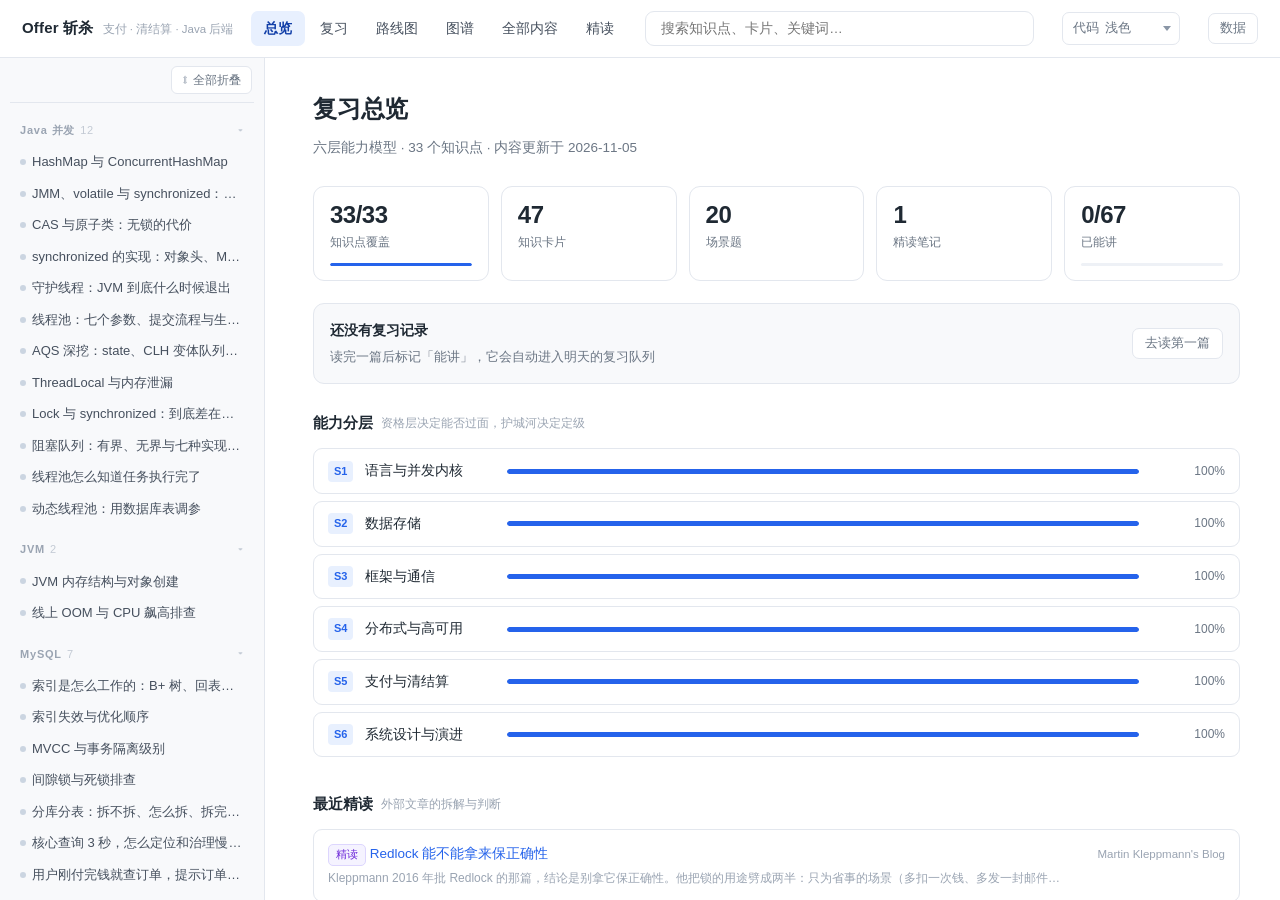
==== commit c49660f5: "新增精读栏目：文章链接进站，按五段拆成自己的判断 - content/reads/ + #/reads：列表按读完时间倒序，紫色标签区分于卡片/场景 - kind=read 进 items 复用阅读器" ====
--- a/index.html
+++ b/index.html
@@ -24,6 +24,7 @@
     <a class="tab" href="#/roadmap">路线图</a>
     <a class="tab" href="#/graph">图谱</a>
     <a class="tab" href="#/cards">全部内容</a>
+    <a class="tab" href="#/reads">精读</a>
   </nav>
   <div class="searchbox">
     <input id="q" placeholder="搜索知识点、卡片、关键词…" autocomplete="off"/>
--- a/assets/style.css
+++ b/assets/style.css
@@ -114,10 +114,14 @@
 .side-fold:hover{border-color:var(--acc-line);color:var(--acc);background:var(--acc-bg)}
 .side-fold:hover::before{color:var(--acc)}
 .side-fold:active{background:var(--acc-bg)}
-.sgroup{font-size:11px;color:var(--faint);letter-spacing:.8px;padding:16px 10px 6px;font-weight:600;display:flex;align-items:center;gap:5px;cursor:pointer;user-select:none}
+.sgroup{font-size:11px;color:var(--faint);letter-spacing:.8px;padding:16px 10px 6px;font-weight:600;display:flex;align-items:center;gap:5px;cursor:pointer;user-select:none;position:relative}
 .sgroup:hover{color:#6b7684}
 .sgroup .cnt{color:#c3cad4;font-weight:400}
 .sgroup .caret{margin-left:auto;font-size:9px;color:#c3cad4;transition:transform .15s}
+/* 当前文章所在分组：标题变色 + 左侧竖条，滚动到中间也能认出属于哪一类 */
+.sgroup.cur{color:#123fa8}
+.sgroup.cur .cnt,.sgroup.cur .caret{color:#8ea9dc}
+.sgroup.cur::before{content:'';position:absolute;left:0;top:18px;width:2px;height:12px;border-radius:2px;background:var(--acc)}
 .sgwrap.closed .caret{transform:rotate(-90deg)}
 .sgwrap.closed .slink{display:none}
 .slink{
@@ -216,10 +220,17 @@
 .gwrap svg{display:block;width:100%;height:auto;max-height:86vh;cursor:grab;touch-action:none}
 .gwrap svg.dragging{cursor:grabbing}
 .gn{cursor:pointer}
-.gn:hover circle{stroke-width:2.4}
-.gtipbox{position:absolute;display:none;pointer-events:none;background:rgba(17,24,39,.93);color:#fff;
+/* 悬停高亮：状态挂在 svg 的 data-hi 上，只有少量元素加 .on。
+   之前是每个节点、每条线段都写 inline style，指针一动就是几百次样式重算，看着像闪屏。 */
+#gsvg .gn{transition:opacity .14s linear}
+#gsvg[data-hi] .gn{opacity:.13}
+#gsvg[data-hi] .gn.on{opacity:1}
+#gsvg[data-hi] .gn.on .nb,#gsvg[data-hi] .gn.on .sb{stroke-width:2.1}
+#gsvg[data-hi] .gline{stroke:#e7ebf1;stroke-width:1;opacity:.22}
+#gsvg[data-hi] .gline.on{stroke:#f59e0b;stroke-width:1.9;opacity:1}
+.gtipbox{position:absolute;left:0;top:0;display:none;pointer-events:none;background:rgba(17,24,39,.93);color:#fff;
   font-size:12px;line-height:1.55;padding:6px 10px;border-radius:8px;max-width:260px;
-  transform:translate(-50%,-100%);box-shadow:0 6px 18px rgba(17,24,39,.18);z-index:5}
+  will-change:transform;box-shadow:0 6px 18px rgba(17,24,39,.18);z-index:5}
 .gtipbox b{font-weight:600}
 
 /* ---------- node detail ---------- */
@@ -537,15 +548,14 @@
 @media(max-width:1279px){
   .toc,.toc-resize{display:none}
 }
-@media(min-width:1400px){
-  .searchbox{transform:translateX(-72px)}
-}
-@media(min-width:1600px){
-  .searchbox{transform:translateX(-160px)}
+/* 标签图谱在窄屏不要跟着等比缩小，否则 11.5px 的字会压到 7px 看不清 */
+@media(max-width:1160px){
+  .gwrap{overflow-x:auto}
+  .gwrap svg{width:1120px;max-height:none}
 }
 @media(max-width:920px){
   .gwrap{overflow-x:auto}
-  .gwrap svg{width:820px;max-height:none}
+  .gwrap svg{width:1000px;max-height:none}
   .gstat{width:100%;margin-left:0}
 
   aside{display:none}
@@ -579,3 +589,22 @@
   .modal-mask{padding:14px 10px}
   .modal textarea{height:100px}
 }
+
+/* 精读：外部文章的笔记。紫色跟知识卡片(绿)、场景题(橙)区分开 */
+.pill.rd{background:#f5f3ff;color:#6d28d9;border:1px solid #ddd6fe}
+.srcbox{display:flex;align-items:center;gap:8px;flex-wrap:wrap;border:1px solid var(--line);
+  background:var(--panel);border-radius:9px;padding:9px 12px;margin:0 0 22px;font-size:12.5px}
+.srcbox .sb-k{color:var(--faint)}
+.srcbox a{color:var(--acc);word-break:break-all;text-decoration:none}
+.srcbox a:hover{text-decoration:underline}
+.srcbox .sb-tip{color:var(--faint);font-size:11.5px}
+.readlist{display:grid;gap:10px}
+.rdcard{display:block;border:1px solid var(--line);border-radius:11px;padding:14px 16px;background:#fff;
+  text-decoration:none;color:inherit}
+.rdcard:hover{border-color:#ddd6fe;background:#fdfcff}
+.rd-meta{display:flex;align-items:center;gap:7px;flex-wrap:wrap;font-size:11.5px;color:var(--faint)}
+.rd-t{font-size:15px;font-weight:600;margin:7px 0 4px;letter-spacing:-.2px}
+.rd-d{font-size:12.5px;color:var(--dim);line-height:1.65}
+.rd-kw{margin-top:9px;display:flex;gap:6px;flex-wrap:wrap}
+.rdkw{font-size:11px;color:var(--dim);background:var(--panel2);border-radius:5px;padding:1px 7px}
+.morebar{margin-top:10px}
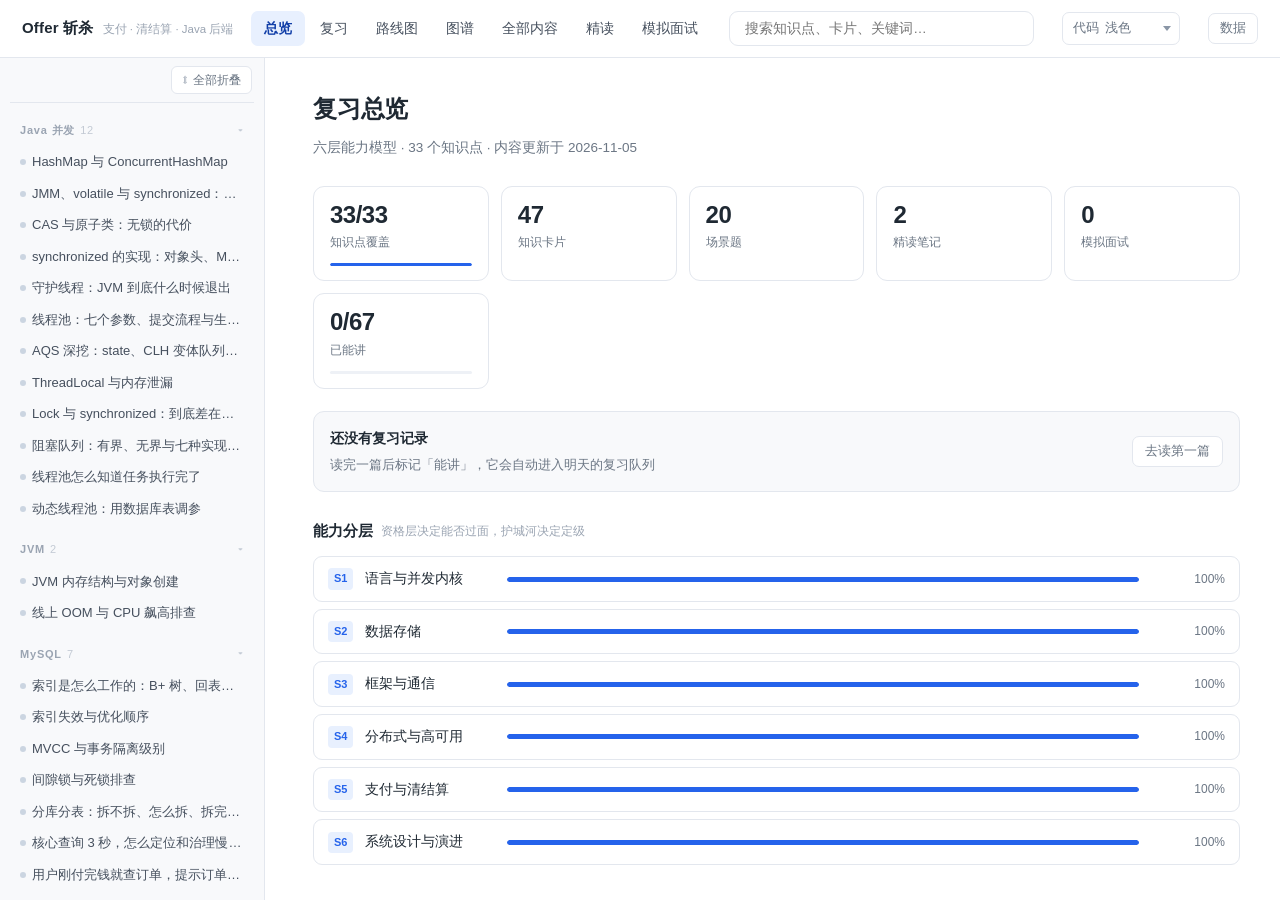
==== commit cb1372ed: "新增模拟面试栏目：对话里出题，归档后跨场次查漏补缺 - content/interviews/ + #/interviews，kind=interview，I 编号；列表按日期倒序，青色标签 - ga" ====
--- a/index.html
+++ b/index.html
@@ -25,6 +25,7 @@
     <a class="tab" href="#/graph">图谱</a>
     <a class="tab" href="#/cards">全部内容</a>
     <a class="tab" href="#/reads">精读</a>
+    <a class="tab" href="#/interviews">模拟面试</a>
   </nav>
   <div class="searchbox">
     <input id="q" placeholder="搜索知识点、卡片、关键词…" autocomplete="off"/>
--- a/assets/style.css
+++ b/assets/style.css
@@ -608,3 +608,20 @@
 .rd-kw{margin-top:9px;display:flex;gap:6px;flex-wrap:wrap}
 .rdkw{font-size:11px;color:var(--dim);background:var(--panel2);border-radius:5px;padding:1px 7px}
 .morebar{margin-top:10px}
+
+/* 模拟面试：青色区别于卡片(绿)、场景题(橙)、精读(紫)；薄弱点用红 */
+.pill.iv{background:#ecfeff;color:#0e7490;border:1px solid #a5f3fc}
+.ivbox{border:1px solid var(--line);border-radius:11px;background:var(--panel);
+  padding:14px 16px;margin:0 0 22px}
+.ivbox-h{font-size:14px;font-weight:600;margin-bottom:11px}
+.ivbox-h span{font-size:11.5px;font-weight:400;color:var(--faint);margin-left:8px}
+.ivhint{font-size:12.5px;color:var(--dim);line-height:1.75}
+.gapgrid{display:grid;grid-template-columns:repeat(auto-fit,minmax(225px,1fr));gap:8px}
+.gaprow{display:flex;align-items:center;gap:9px;border:1px solid var(--line);border-radius:8px;
+  padding:9px 11px;background:#fff;text-decoration:none;color:inherit;font-size:12.5px}
+.gaprow:hover{border-color:#fca5a5;background:#fffafa}
+.gr-n{font-size:11px;color:#b91c1c;background:#fef2f2;border:1px solid #fecaca;
+  border-radius:5px;padding:1px 6px;white-space:nowrap}
+.gr-t{flex:1;font-weight:600}
+.gr-go{font-size:11px;color:var(--faint);white-space:nowrap}
+.rdkw.weak{background:#fef2f2;color:#b91c1c;border:1px solid #fecaca}
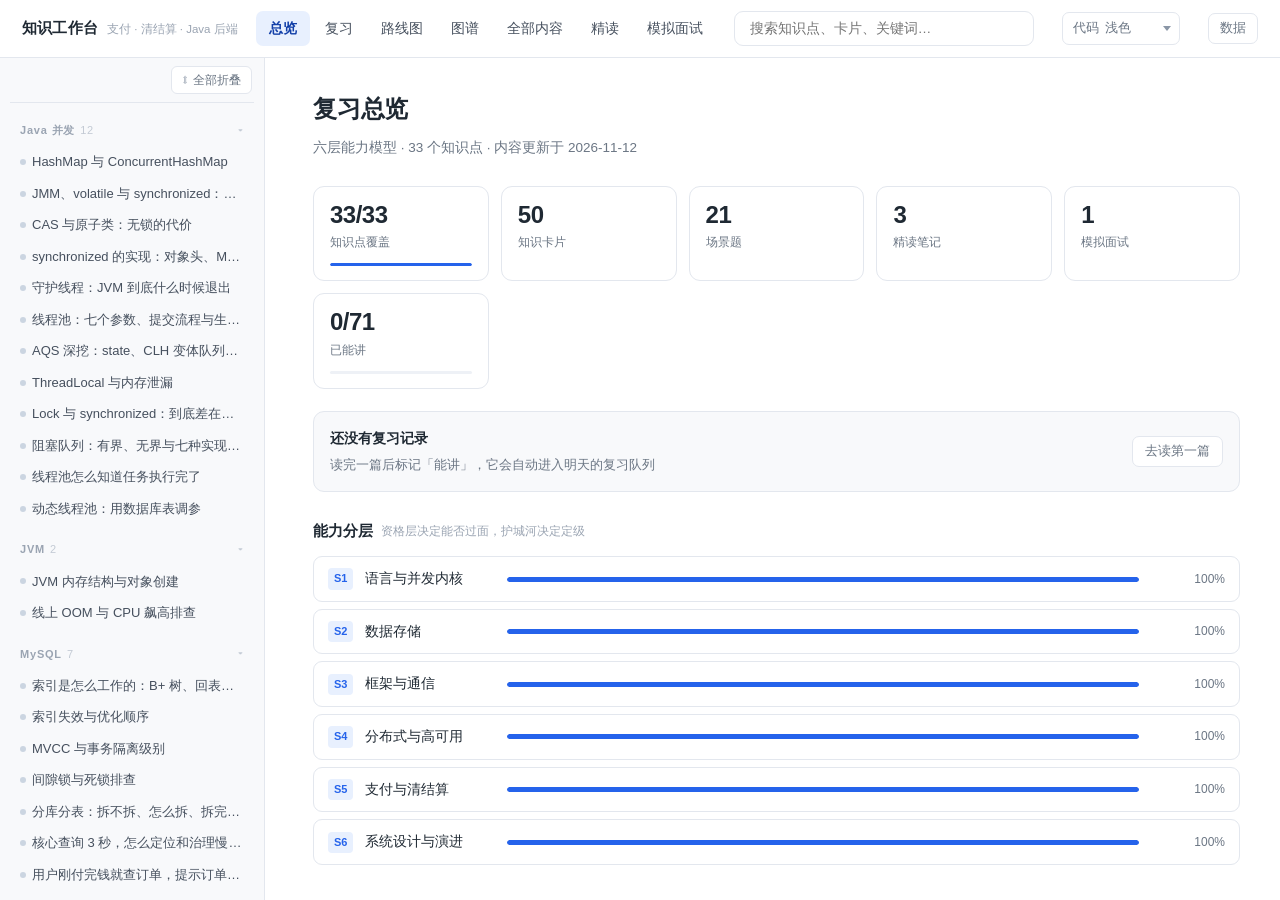
==== commit cae92c2e: "站点改名：Offer 斩杀 → 知识工作台 theme/index.html 的 title 与页头品牌，构建产物 index.html 同步；FORMAT.md / README.md / AGEN" ====
--- a/index.html
+++ b/index.html
@@ -3,7 +3,7 @@
 <head>
 <meta charset="utf-8"/>
 <meta name="viewport" content="width=device-width,initial-scale=1"/>
-<title>Offer 斩杀 · 支付 / 清结算 / Java</title>
+<title>知识工作台 · 支付 / 清结算 / Java</title>
 <link rel="stylesheet" href="assets/style.css"/>
 <script>
 /* 尽早定下代码配色，避免正文先白后黑闪一下 */
@@ -17,7 +17,7 @@
 </head>
 <body>
 <header>
-  <div class="brand"><b>Offer 斩杀</b><span>支付 · 清结算 · Java 后端</span></div>
+  <div class="brand"><b>知识工作台</b><span>支付 · 清结算 · Java 后端</span></div>
   <nav class="tabs">
     <a class="tab" href="#/">总览</a>
     <a class="tab" href="#/review">复习</a>
--- a/assets/style.css
+++ b/assets/style.css
@@ -625,3 +625,9 @@
 .gr-t{flex:1;font-weight:600}
 .gr-go{font-size:11px;color:var(--faint);white-space:nowrap}
 .rdkw.weak{background:#fef2f2;color:#b91c1c;border:1px solid #fecaca}
+
+/* 正文「回看 `E5-01 xxx`」转成站内卡片链接：蓝字即可，不要底块、下划线和箭头 */
+a.cardref{
+  color:var(--acc);text-decoration:none;border-bottom:0;
+}
+a.cardref:hover{color:#123a86}
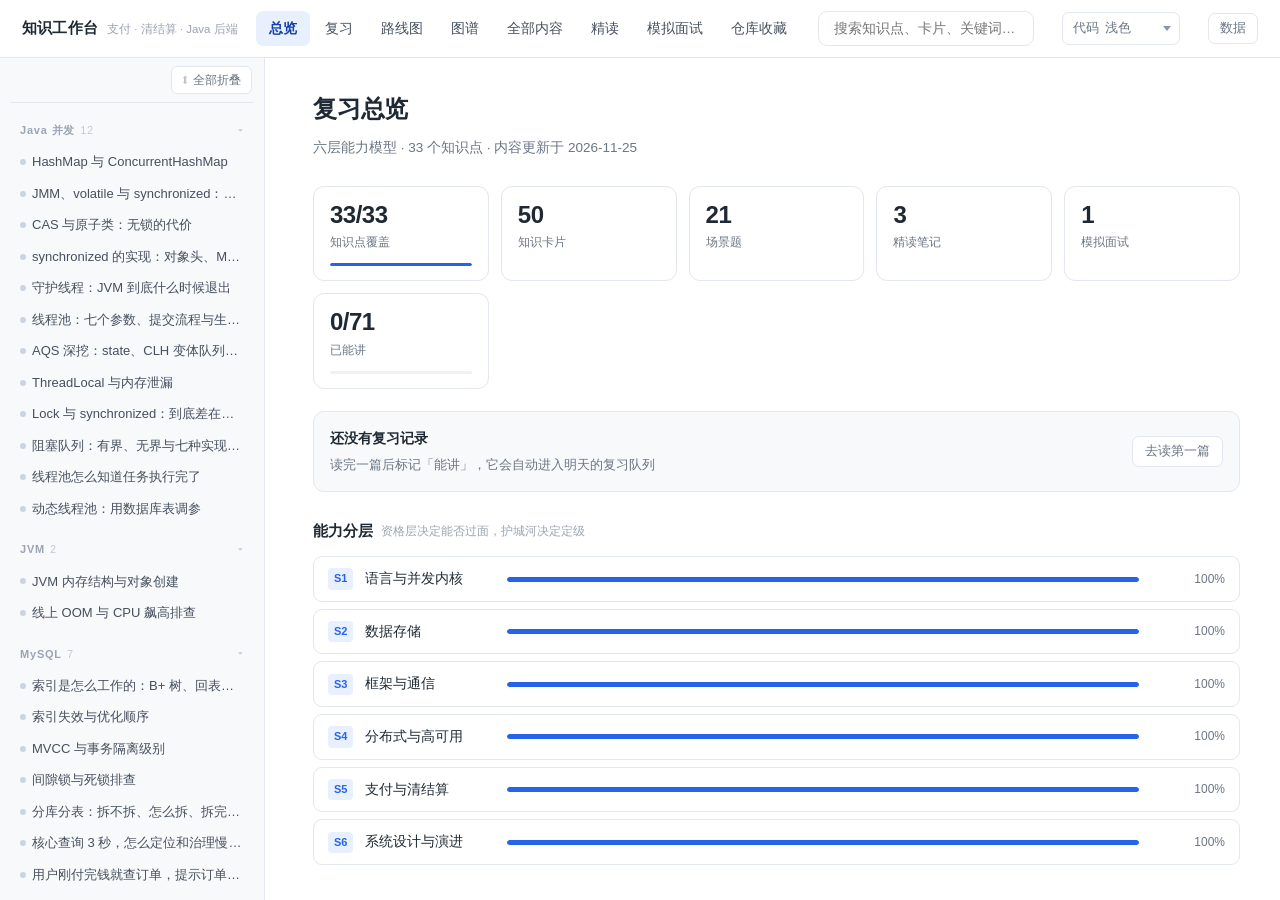
==== commit edc38f1b: "新增仓库收藏栏目，归档 videodl content/repos/G01 按六段拆解 CharlesPikachu/videodl：70 个平台 client 加 36 个通用解析器、VideoIn" ====
--- a/index.html
+++ b/index.html
@@ -26,6 +26,7 @@
     <a class="tab" href="#/cards">全部内容</a>
     <a class="tab" href="#/reads">精读</a>
     <a class="tab" href="#/interviews">模拟面试</a>
+    <a class="tab" href="#/repos">仓库收藏</a>
   </nav>
   <div class="searchbox">
     <input id="q" placeholder="搜索知识点、卡片、关键词…" autocomplete="off"/>
--- a/assets/style.css
+++ b/assets/style.css
@@ -631,3 +631,7 @@
   color:var(--acc);text-decoration:none;border-bottom:0;
 }
 a.cardref:hover{color:#123a86}
+
+/* 仓库收藏：靛蓝区别于卡片(绿)、场景题(橙)、精读(紫)、面试(青) */
+.pill.rp{background:#eff6ff;color:#1d4ed8;border:1px solid #bfdbfe}
+.rdcard.rp:hover{border-color:#bfdbfe;background:#f8fbff}
